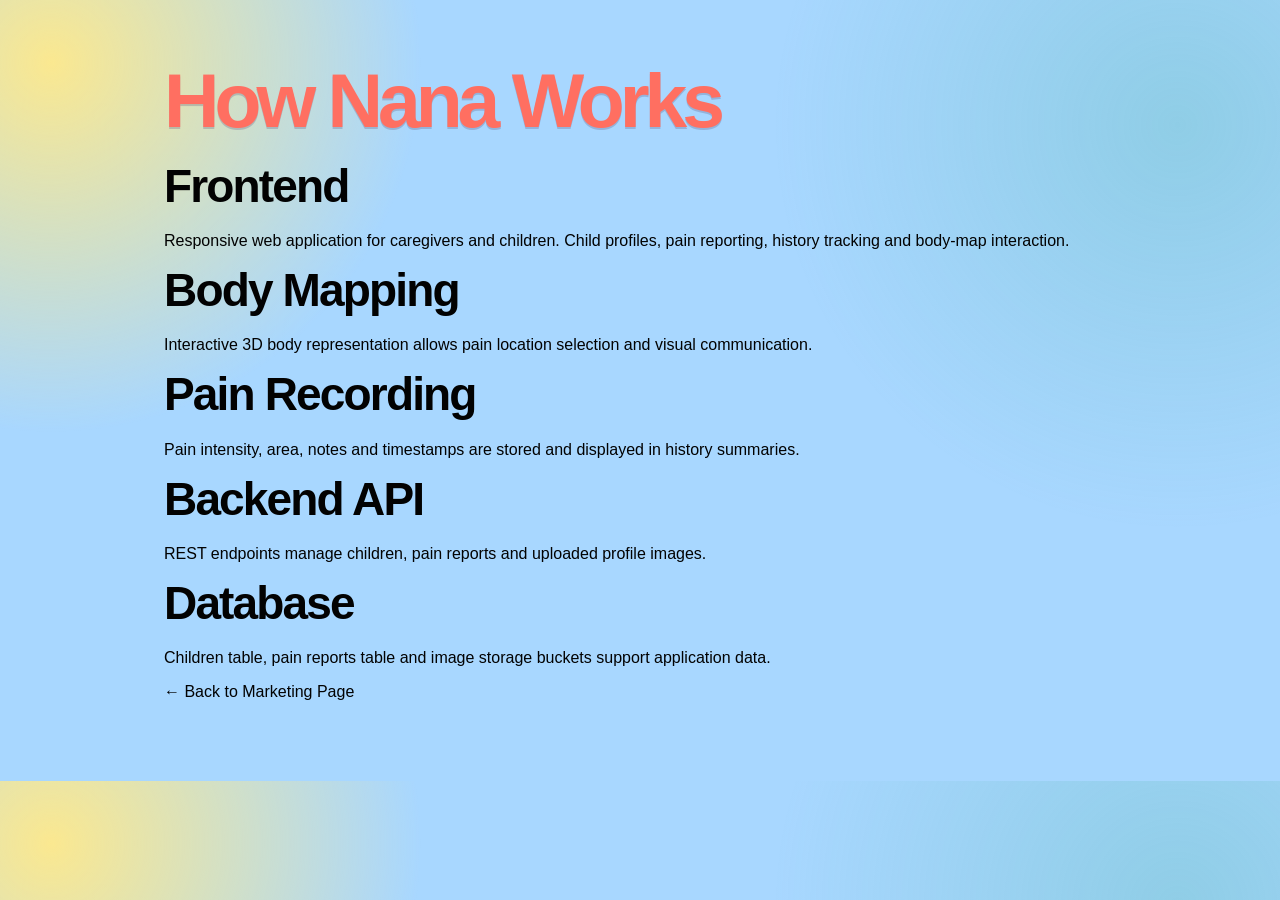
==== technical.html @ 78f015fc "feat: final marketing page improvements" ====
<!doctype html><html><head><meta charset="utf-8"><meta name="viewport" content="width=device-width,initial-scale=1"><title>Nana Technical Overview</title><link rel="stylesheet" href="./styles.css"></head><body><main style="max-width:1000px;margin:40px auto;padding:24px"><h1>How Nana Works</h1><h2>Frontend</h2><p>Responsive web application for caregivers and children. Child profiles, pain reporting, history tracking and body-map interaction.</p><h2>Body Mapping</h2><p>Interactive 3D body representation allows pain location selection and visual communication.</p><h2>Pain Recording</h2><p>Pain intensity, area, notes and timestamps are stored and displayed in history summaries.</p><h2>Backend API</h2><p>REST endpoints manage children, pain reports and uploaded profile images.</p><h2>Database</h2><p>Children table, pain reports table and image storage buckets support application data.</p><p><a href="index.html">← Back to Marketing Page</a></p></main></body></html>
---- styles.css ----
:root {
  --blue: #a8d7ff;
  --black: #020202;
  --yellow: #ffe98a;
  --neutral: #f2e6d8;
  --red: #ff6f61;
  --button-red: #ff776b;
  --teal: #4fb4a6;
  --white: #ffffff;

  --font-heading: "Sora", sans-serif;
  --font-body: "Nunito", sans-serif;

  --page: min(1180px, calc(100% - 72px));
  --shadow: 0 22px 54px rgba(2, 2, 2, 0.14);
  --radius: 30px;
}

* {
  box-sizing: border-box;
}

html {
  scroll-behavior: smooth;
}

body {
  margin: 0;
  background:
    radial-gradient(circle at 4% 8%, rgba(255, 233, 138, .95), transparent 26%),
    radial-gradient(circle at 92% 16%, rgba(79, 180, 166, .28), transparent 30%),
    var(--blue);
  color: var(--black);
  font-family: var(--font-body);
}

a {
  color: inherit;
  text-decoration: none;
}

.site-header {
  width: var(--page);
  margin: 22px auto 0;
  padding: 14px 18px;
  border-radius: 999px;
  background: rgba(242, 230, 216, 0.82);
  border: 1px solid rgba(2, 2, 2, .10);
  box-shadow: 0 12px 34px rgba(2, 2, 2, .08);
  backdrop-filter: blur(14px);
  display: flex;
  align-items: center;
  justify-content: space-between;
  position: sticky;
  top: 18px;
  z-index: 20;
}

.brand {
  display: flex;
  align-items: center;
  gap: 12px;
  color: var(--red);
  font-family: var(--font-heading);
  font-size: 24px;
  font-weight: 800;
}

.brand-logo {
  width: 44px;
  height: 44px;
  object-fit: contain;
}

.site-nav {
  display: flex;
  align-items: center;
  gap: 22px;
  font-size: 15px;
  font-weight: 900;
}

.nav-cta {
  padding: 12px 16px;
  border-radius: 999px;
  background: var(--button-red);
  color: var(--neutral);
}

.hero {
  width: var(--page);
  min-height: 760px;
  margin: 0 auto;
  padding: 72px 0 82px;
  display: grid;
  grid-template-columns: 1fr 1.05fr;
  align-items: center;
  gap: 72px;
}

.eyebrow {
  color: var(--red);
  font-size: 14px;
  font-weight: 900;
  letter-spacing: .13em;
  text-transform: uppercase;
}

h1,
h2,
h3,
p {
  margin-top: 0;
}

h1 {
  max-width: 690px;
  margin-bottom: 24px;
  color: var(--red);
  font-family: var(--font-heading);
  font-size: clamp(58px, 6vw, 82px);
  line-height: .96;
  letter-spacing: -0.065em;
  text-shadow: 0 2px 0 rgba(95, 87, 127, .28);
}

h2 {
  max-width: 790px;
  margin-bottom: 22px;
  font-family: var(--font-heading);
  font-size: 46px;
  line-height: 1.05;
  letter-spacing: -0.04em;
}

h3 {
  margin-bottom: 10px;
  font-size: 22px;
  font-weight: 900;
}

.hero-text {
  max-width: 620px;
  color: rgba(2, 2, 2, .68);
  font-size: 22px;
  line-height: 1.45;
}

.hero-actions {
  display: flex;
  gap: 16px;
  margin-top: 34px;
}

.button {
  min-height: 58px;
  padding: 18px 26px;
  border-radius: 16px;
  display: inline-flex;
  align-items: center;
  justify-content: center;
  font-family: var(--font-heading);
  font-weight: 800;
  box-shadow: var(--shadow);
}

.button-primary {
  background: var(--button-red);
  color: var(--neutral);
}

.button-secondary {
  background: var(--yellow);
  color: var(--red);
}

.hero-points {
  display: flex;
  flex-wrap: wrap;
  gap: 10px;
  margin-top: 28px;
}

.hero-points span {
  padding: 10px 14px;
  border-radius: 999px;
  background: rgba(255, 255, 255, .48);
  font-weight: 900;
}

.phone-stack {
  min-height: 710px;
  position: relative;
}

.phone {
  width: 316px;
  height: 646px;
  border-radius: 38px;
  overflow: hidden;
  background: var(--blue);
  border: 10px solid #171717;
  box-shadow: 0 30px 80px rgba(2, 2, 2, .30);
  position: absolute;
}

.phone-home {
  left: 18px;
  top: 18px;
  z-index: 2;
}

.phone-history {
  right: 0;
  top: 82px;
  transform: rotate(3deg);
  z-index: 1;
}

.app-header {
  height: 86px;
  padding: 14px 16px 10px;
  background: var(--neutral);
  display: flex;
  align-items: center;
  justify-content: space-between;
}

.app-header img:first-child {
  width: 42px;
  height: 42px;
  object-fit: contain;
}

.app-header img:last-child {
  width: 38px;
  height: 28px;
  object-fit: contain;
}

.app-header strong {
  color: var(--red);
  font-size: 18px;
  font-weight: 900;
}

.screen-content {
  min-height: 460px;
  padding: 22px 18px;
}

.screen-content h2 {
  margin: 0 auto 28px;
  text-align: center;
  color: var(--red);
  font-size: 24px;
  -webkit-text-stroke: 1px #5f577f;
}

.child-card {
  width: 214px;
  margin: 0 auto;
  overflow: hidden;
  border: 1px solid var(--black);
  border-radius: 15px;
  background: var(--yellow);
  text-align: center;
}

.child-photo-wrap {
  width: 98px;
  height: 98px;
  margin: 18px auto;
  overflow: hidden;
  border-radius: 999px;
  border: 6px solid #8cc8ff;
  background: var(--white);
}

.child-photo-wrap img {
  width: 100%;
  height: 100%;
  object-fit: cover;
}

.divider {
  height: 1px;
  background: var(--black);
}

.child-card h3 {
  margin: 12px 0 6px;
  color: var(--red);
  font-size: 24px;
  -webkit-text-stroke: 1px #5f577f;
}

.child-card p {
  margin-bottom: 10px;
  font-weight: 900;
}

.child-card button {
  width: 146px;
  height: 46px;
  margin: 8px 0 14px;
  border: 0;
  border-radius: 12px;
  background: var(--teal);
  color: var(--neutral);
  font-family: var(--font-body);
  font-size: 17px;
  font-weight: 900;
}

.app-nav {
  height: 90px;
  padding: 12px 28px;
  background: var(--yellow);
  display: flex;
  align-items: center;
  justify-content: space-between;
}

.app-nav img {
  width: 48px;
  height: 48px;
  object-fit: contain;
}

.app-nav .muted {
  opacity: .38;
}

.search-box {
  margin-bottom: 16px;
  padding: 12px 14px;
  border-radius: 16px;
  background: rgba(255,255,255,.56);
  color: rgba(2,2,2,.44);
  font-size: 13px;
  font-weight: 900;
}

.group-title {
  margin: 0 0 8px;
  color: var(--red);
  font-size: 13px;
  font-weight: 900;
  text-transform: uppercase;
}

.history-card {
  padding: 13px;
  border-radius: 18px;
  background: rgba(255, 233, 138, .95);
  border: 1px solid rgba(2,2,2,.14);
  box-shadow: 0 8px 18px rgba(2,2,2,.08);
}

.history-top {
  display: flex;
  align-items: center;
  gap: 10px;
}

.history-top > img {
  width: 48px;
  height: 48px;
  border-radius: 999px;
  border: 4px solid #8cc8ff;
  background: var(--white);
  object-fit: cover;
}

.history-top span {
  display: block;
  color: rgba(2,2,2,.55);
  font-size: 11px;
}

.score {
  width: 50px;
  height: 50px;
  margin-left: auto;
  border-radius: 16px;
  background: var(--button-red);
  color: white;
  display: grid;
  place-items: center;
  line-height: .8;
}

.score strong {
  font-size: 22px;
}

.score span {
  font-size: 10px;
}

.history-card p {
  margin: 9px 0 0;
  padding: 8px;
  border-radius: 12px;
  background: rgba(255,255,255,.44);
  display: grid;
  grid-template-columns: 82px 1fr;
  gap: 8px;
  font-size: 12px;
}

.history-card b {
  color: rgba(2,2,2,.65);
}

.history-card span {
  font-style: normal;
}

.section {
  width: var(--page);
  margin: 0 auto;
  padding: 72px 0;
}

.section-heading {
  margin-bottom: 32px;
}

.cards-3,
.feature-grid,
.review-grid {
  display: grid;
  grid-template-columns: repeat(3, 1fr);
  gap: 22px;
}

.cards-3 article,
.feature-grid article,
.review-grid blockquote,
.steps article,
.gallery-card {
  min-height: 210px;
  padding: 28px;
  border-radius: var(--radius);
  background: rgba(255,255,255,.46);
  border: 1px solid rgba(2,2,2,.08);
  box-shadow: var(--shadow);
}

.cards-3 span {
  display: inline-grid;
  place-items: center;
  width: 48px;
  height: 48px;
  margin-bottom: 18px;
  border-radius: 999px;
  background: var(--yellow);
  color: var(--red);
  font-family: var(--font-heading);
  font-weight: 900;
}

.cards-3 p,
.feature-grid p,
.steps p,
.gallery-card p,
.review-grid blockquote {
  color: rgba(2,2,2,.66);
  font-size: 17px;
  line-height: 1.45;
}

.steps,
.gallery-grid {
  display: grid;
  grid-template-columns: repeat(4, 1fr);
  gap: 20px;
}

.steps img {
  width: 58px;
  height: 58px;
  margin-bottom: 18px;
  object-fit: contain;
}

.steps span {
  display: block;
  margin-bottom: 8px;
  color: var(--red);
  font-size: 13px;
  font-weight: 900;
  text-transform: uppercase;
}

.body-preview,
.pain-scale {
  width: 64px;
  height: 64px;
  margin-bottom: 18px;
  border-radius: 18px;
  background: var(--teal);
  color: var(--neutral);
  display: grid;
  place-items: center;
  font-family: var(--font-heading);
  font-size: 24px;
  font-weight: 900;
}

.pain-scale {
  background: var(--button-red);
  color: white;
  line-height: .7;
}

.pain-scale span {
  font-size: 12px;
}

.gallery-card {
  min-height: 278px;
  display: flex;
  flex-direction: column;
  justify-content: center;
}

.gallery-card img {
  width: 94px;
  height: 94px;
  object-fit: contain;
  margin-bottom: 20px;
}

.review-grid blockquote {
  margin: 0;
  font-size: 21px;
  font-weight: 900;
}

.review-grid cite {
  display: block;
  margin-top: 20px;
  color: var(--red);
  font-size: 14px;
  font-style: normal;
}

.cta {
  width: var(--page);
  margin: 72px auto;
  padding: 80px;
  border-radius: 46px;
  background: var(--neutral);
  text-align: center;
  box-shadow: var(--shadow);
}

.cta img {
  width: 86px;
  height: 86px;
  object-fit: contain;
  margin-bottom: 18px;
}

.cta h2,
.cta p {
  margin-left: auto;
  margin-right: auto;
}

.cta p:not(.eyebrow) {
  max-width: 700px;
  color: rgba(2,2,2,.68);
  font-size: 22px;
  line-height: 1.45;
}

.site-footer {
  width: var(--page);
  margin: 0 auto 32px;
  padding: 24px 0;
  display: flex;
  justify-content: space-between;
  color: rgba(2,2,2,.62);
  font-weight: 900;
}

@media (max-width: 1000px) {
  .site-nav {
    display: none;
  }

  .hero,
  .cards-3,
  .feature-grid,
  .review-grid,
  .steps,
  .gallery-grid {
    grid-template-columns: 1fr;
  }

  .phone-stack {
    min-height: 1320px;
  }

  .phone-home,
  .phone-history {
    left: 50%;
    right: auto;
    transform: translateX(-50%);
  }

  .phone-history {
    top: 680px;
  }
}


.live-links-panel {
  margin-top: 26px;
  display: grid;
  gap: 10px;
  max-width: 620px;
}

.live-links-panel a {
  padding: 14px 16px;
  border-radius: 16px;
  background: rgba(255, 255, 255, .52);
  border: 1px solid rgba(2, 2, 2, .08);
  display: grid;
  gap: 4px;
  box-shadow: 0 10px 26px rgba(2, 2, 2, .08);
}

.live-links-panel strong {
  color: var(--red);
  font-family: var(--font-heading);
  font-size: 15px;
}

.live-links-panel span {
  color: rgba(2, 2, 2, .62);
  font-size: 13px;
  font-weight: 900;
  overflow-wrap: anywhere;
}

.site-footer a {
  color: var(--red);
}

/* responsive nav/footer improvements */
.site-footer{
flex-wrap:wrap;
gap:16px;
align-items:center;
padding-top:32px;
border-top:1px solid rgba(2,2,2,.08);
}
.site-footer strong{font-size:20px;color:var(--red);}
.site-footer span{flex:1;min-width:220px}
@media (max-width:768px){
.site-header{
width:calc(100% - 24px);
padding:12px 14px;
border-radius:22px;
}
.brand span{font-size:20px}
.site-nav{
display:flex;
gap:10px;
flex-wrap:wrap;
justify-content:flex-end;
}
.site-nav a{
font-size:12px;
padding:8px 10px;
border-radius:999px;
background:rgba(255,255,255,.45);
}
.nav-cta{
background:var(--button-red)!important;
}
.hero{
width:calc(100% - 24px);
padding-top:40px;
gap:32px;
}
.section,.cta,.site-footer{
width:calc(100% - 24px);
}
.cta{
padding:40px 24px;
}
.phone{
width:min(310px,90vw);
}
.phone-stack{
min-height:1180px;
}
.phone-home{
left:50%;
transform:translateX(-50%);
}
.phone-history{
left:50%;
right:auto;
top:590px;
transform:translateX(-50%);
}
h2{font-size:34px}
}
@media (max-width:480px){
.site-nav{
width:100%;
justify-content:center;
margin-top:8px;
}
.site-header{
flex-direction:column;
align-items:center;
}
.hero-text,.cta p:not(.eyebrow){
font-size:18px;
}
}

.mobile-menu-toggle{display:none}
@media(max-width:768px){
.site-nav{display:none}
.mobile-menu-toggle{display:flex;align-items:center;justify-content:center;width:48px;height:48px;border:none;background:rgba(255,255,255,.5);border-radius:12px;font-size:28px}
.site-header{padding:12px 16px}
.hero{padding-top:40px}
}
.site-footer{display:flex;align-items:center;justify-content:space-between;gap:24px;padding:40px 0;border-top:1px solid rgba(0,0,0,.1);margin-top:80px;flex-wrap:wrap}
.footer-brand{display:flex;align-items:center;gap:14px}
.footer-logo{width:52px;height:52px}
.footer-brand p{margin:4px 0 0;color:rgba(0,0,0,.6)}
.footer-links{display:flex;gap:20px;font-weight:800}
.footer-meta{color:rgba(0,0,0,.6)}
@media(max-width:768px){
.site-footer{flex-direction:column;text-align:center}
.footer-links{flex-direction:column;gap:10px}
}

@media (max-width:768px){
.site-header{
display:flex!important;
align-items:center!important;
justify-content:space-between!important;
padding:14px 18px!important;
}
.brand{
display:flex!important;
align-items:center!important;
justify-content:flex-start!important;
flex:0 0 auto!important;
}
.mobile-menu-toggle{
display:flex!important;
margin-left:auto!important;
align-items:center!important;
justify-content:center!important;
width:48px!important;
height:48px!important;
}
.site-nav.is-open{
position:absolute!important;
top:100%!important;
left:16px!important;
right:16px!important;
display:flex!important;
flex-direction:column!important;
background:#f2e6d8!important;
padding:16px!important;
border-radius:16px!important;
z-index:1000!important;
}
}
.site-footer strong{display:none!important;}


.site-header{
display:flex !important;
align-items:center !important;
justify-content:space-between !important;
gap:16px;
}

.brand{
display:flex !important;
align-items:center !important;
flex:0 0 auto;
}

.brand-logo{
height:56px;
width:auto;
display:block;
}

.site-nav{
margin-left:auto;
}

.mobile-menu-toggle{
display:none;
margin-left:auto;
flex:0 0 auto;
}

@media (max-width: 900px){
.site-nav{display:none !important;}
.mobile-menu-toggle{
display:flex !important;
align-items:center;
justify-content:center;
width:48px;
height:48px;
}
.brand{margin-right:auto;}
}

@media (min-width:901px){
.mobile-menu-toggle{display:none !important;}
.site-nav{display:flex !important;}
}

@media (max-width:900px){
.site-header{
flex-direction:row!important;
justify-content:space-between!important;
align-items:center!important;
padding:12px 16px!important;
border-radius:24px!important;
}
.brand-logo{width:58px!important;height:58px!important;}
.mobile-menu-toggle{display:flex!important;position:relative!important;right:auto!important;}
}
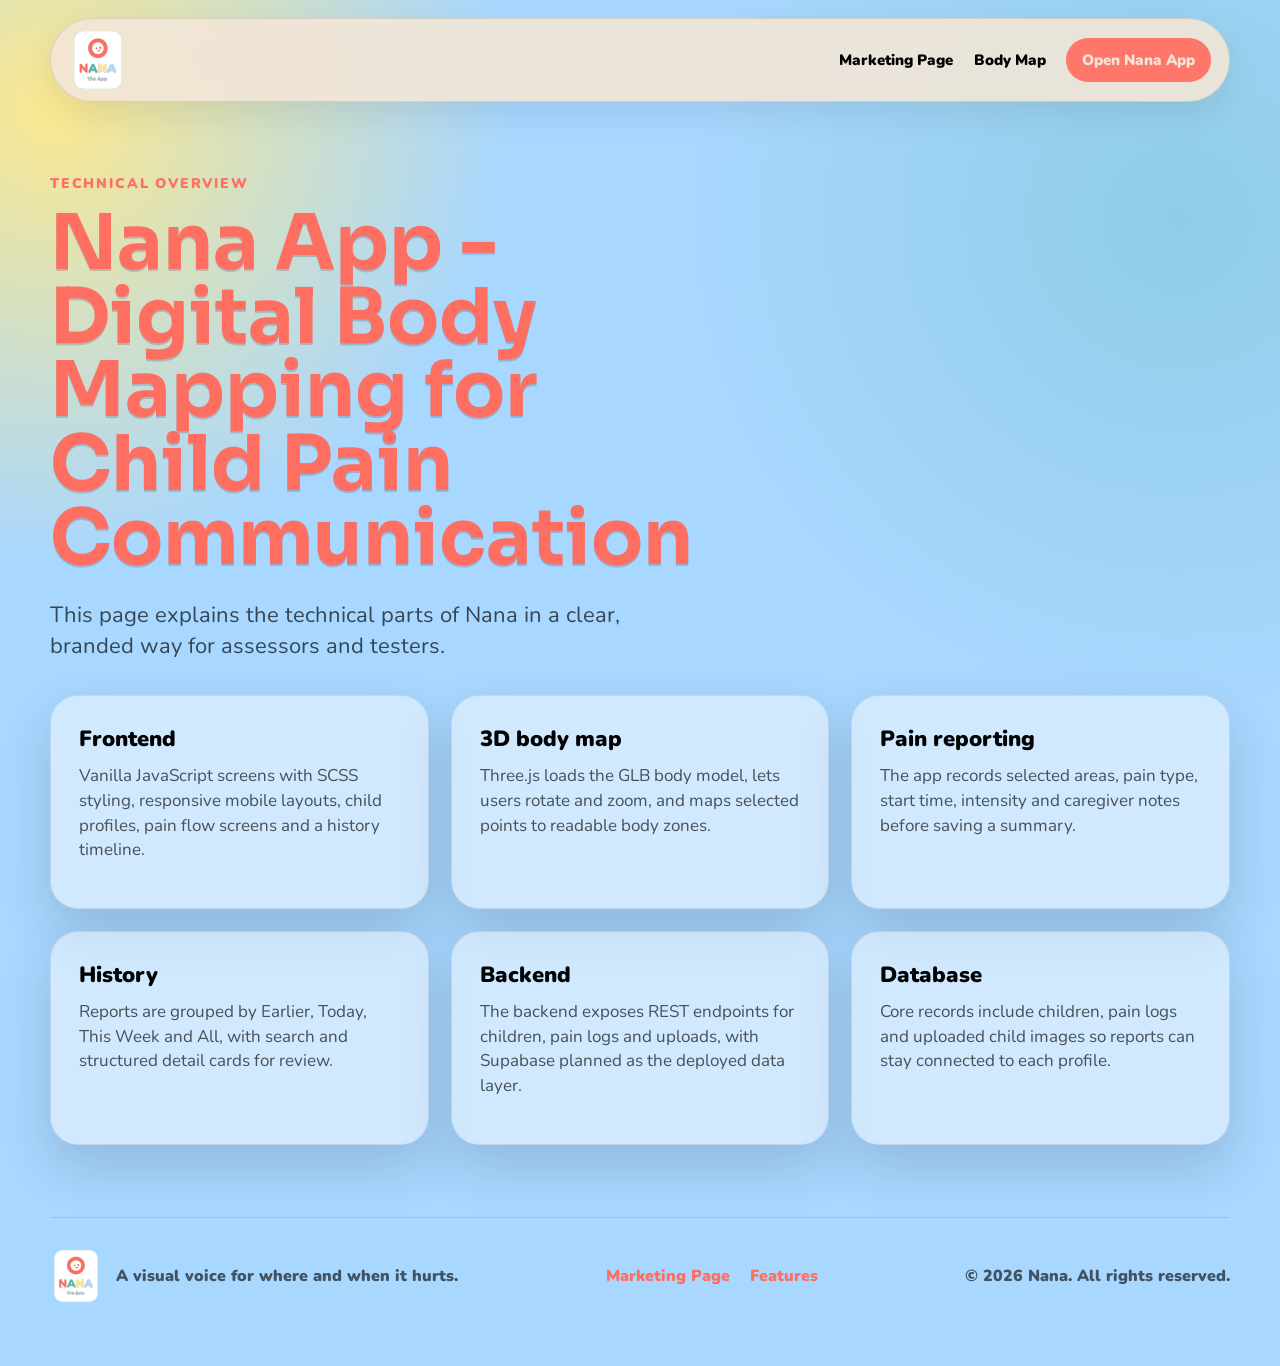
==== commit d44dbcfa: "Fix marketing responsive nav and body map sections" ====
--- a/technical.html
+++ b/technical.html
@@ -1 +1,73 @@
-<!doctype html><html><head><meta charset="utf-8"><meta name="viewport" content="width=device-width,initial-scale=1"><title>Nana Technical Overview</title><link rel="stylesheet" href="./styles.css"></head><body><main style="max-width:1000px;margin:40px auto;padding:24px"><h1>How Nana Works</h1><h2>Frontend</h2><p>Responsive web application for caregivers and children. Child profiles, pain reporting, history tracking and body-map interaction.</p><h2>Body Mapping</h2><p>Interactive 3D body representation allows pain location selection and visual communication.</p><h2>Pain Recording</h2><p>Pain intensity, area, notes and timestamps are stored and displayed in history summaries.</p><h2>Backend API</h2><p>REST endpoints manage children, pain reports and uploaded profile images.</p><h2>Database</h2><p>Children table, pain reports table and image storage buckets support application data.</p><p><a href="index.html">← Back to Marketing Page</a></p></main></body></html>+<!doctype html>
+<html lang="en">
+<head>
+  <meta charset="utf-8">
+  <meta name="viewport" content="width=device-width, initial-scale=1">
+  <title>Nana Technical Overview</title>
+  <link rel="preconnect" href="https://fonts.googleapis.com">
+  <link rel="preconnect" href="https://fonts.gstatic.com" crossorigin>
+  <link href="https://fonts.googleapis.com/css2?family=Nunito:wght@700;800;900&family=Sora:wght@600;700;800&display=swap" rel="stylesheet">
+  <link rel="stylesheet" href="./styles.css">
+</head>
+<body>
+  <header class="site-header">
+    <a class="brand" href="./index.html" aria-label="Nana home">
+      <img src="./assets/logo.svg" alt="Nana" class="brand-logo">
+    </a>
+    <nav class="site-nav is-static" aria-label="Technical navigation">
+      <a href="./index.html">Marketing Page</a>
+      <a href="./index.html#body-map-screen">Body Map</a>
+      <a class="nav-cta" href="https://nana-app-frontend.vercel.app" target="_blank" rel="noopener noreferrer">Open Nana App</a>
+    </nav>
+  </header>
+
+  <main>
+    <section class="section">
+      <div class="section-heading">
+        <p class="eyebrow">Technical overview</p>
+        <h1>Nana App - Digital Body Mapping for Child Pain Communication</h1>
+        <p class="hero-text">This page explains the technical parts of Nana in a clear, branded way for assessors and testers.</p>
+      </div>
+
+      <div class="feature-grid">
+        <article>
+          <h3>Frontend</h3>
+          <p>Vanilla JavaScript screens with SCSS styling, responsive mobile layouts, child profiles, pain flow screens and a history timeline.</p>
+        </article>
+        <article>
+          <h3>3D body map</h3>
+          <p>Three.js loads the GLB body model, lets users rotate and zoom, and maps selected points to readable body zones.</p>
+        </article>
+        <article>
+          <h3>Pain reporting</h3>
+          <p>The app records selected areas, pain type, start time, intensity and caregiver notes before saving a summary.</p>
+        </article>
+        <article>
+          <h3>History</h3>
+          <p>Reports are grouped by Earlier, Today, This Week and All, with search and structured detail cards for review.</p>
+        </article>
+        <article>
+          <h3>Backend</h3>
+          <p>The backend exposes REST endpoints for children, pain logs and uploads, with Supabase planned as the deployed data layer.</p>
+        </article>
+        <article>
+          <h3>Database</h3>
+          <p>Core records include children, pain logs and uploaded child images so reports can stay connected to each profile.</p>
+        </article>
+      </div>
+    </section>
+  </main>
+
+  <footer class="site-footer">
+    <div class="footer-brand">
+      <img src="./assets/logo.svg" class="footer-logo" alt="Nana">
+      <p>A visual voice for where and when it hurts.</p>
+    </div>
+    <div class="footer-links">
+      <a href="./index.html">Marketing Page</a>
+      <a href="./index.html#features">Features</a>
+    </div>
+    <div class="footer-meta">© 2026 Nana. All rights reserved.</div>
+  </footer>
+</body>
+</html>
--- a/styles.css
+++ b/styles.css
@@ -7,23 +7,15 @@
   --button-red: #ff776b;
   --teal: #4fb4a6;
   --white: #ffffff;
-
   --font-heading: "Sora", sans-serif;
   --font-body: "Nunito", sans-serif;
-
   --page: min(1180px, calc(100% - 72px));
   --shadow: 0 22px 54px rgba(2, 2, 2, 0.14);
-  --radius: 30px;
+  --radius: 28px;
 }
 
-* {
-  box-sizing: border-box;
-}
-
-html {
-  scroll-behavior: smooth;
-}
-
+* { box-sizing: border-box; }
+html { scroll-behavior: smooth; }
 body {
   margin: 0;
   background:
@@ -32,60 +24,79 @@
     var(--blue);
   color: var(--black);
   font-family: var(--font-body);
-}
-
-a {
-  color: inherit;
-  text-decoration: none;
-}
+  overflow-x: hidden;
+}
+a { color: inherit; text-decoration: none; }
+img, canvas { display: block; max-width: 100%; }
+h1, h2, h3, p { margin-top: 0; }
 
 .site-header {
   width: var(--page);
-  margin: 22px auto 0;
-  padding: 14px 18px;
-  border-radius: 999px;
-  background: rgba(242, 230, 216, 0.82);
+  min-height: 82px;
+  margin: 18px auto 0;
+  padding: 12px 18px;
   border: 1px solid rgba(2, 2, 2, .10);
+  border-radius: 999px;
+  background: rgba(242, 230, 216, 0.9);
   box-shadow: 0 12px 34px rgba(2, 2, 2, .08);
   backdrop-filter: blur(14px);
   display: flex;
   align-items: center;
   justify-content: space-between;
+  gap: 18px;
   position: sticky;
-  top: 18px;
-  z-index: 20;
-}
-
-.brand {
-  display: flex;
-  align-items: center;
-  gap: 12px;
-  color: var(--red);
-  font-family: var(--font-heading);
-  font-size: 24px;
-  font-weight: 800;
-}
-
-.brand-logo {
-  width: 44px;
-  height: 44px;
-  object-fit: contain;
-}
-
+  top: 14px;
+  z-index: 50;
+}
+.brand { display: flex; align-items: center; flex: 0 0 auto; }
+.brand-logo { width: 58px; height: 58px; object-fit: contain; }
 .site-nav {
-  display: flex;
-  align-items: center;
-  gap: 22px;
+  margin-left: auto;
+  display: flex;
+  align-items: center;
+  justify-content: flex-end;
+  gap: clamp(10px, 1.6vw, 22px);
   font-size: 15px;
   font-weight: 900;
 }
-
+.site-nav.is-static {
+  display: flex;
+}
+.site-nav a {
+  white-space: nowrap;
+  padding: 10px 0;
+}
 .nav-cta {
-  padding: 12px 16px;
+  padding: 12px 16px !important;
   border-radius: 999px;
   background: var(--button-red);
   color: var(--neutral);
 }
+.mobile-menu-toggle {
+  display: none;
+  width: 56px;
+  height: 56px;
+  border: 0;
+  border-radius: 16px;
+  background: rgba(255, 255, 255, .62);
+  box-shadow: 0 10px 24px rgba(2, 2, 2, .08);
+  cursor: pointer;
+  align-items: center;
+  justify-content: center;
+  flex-direction: column;
+  gap: 6px;
+  flex: 0 0 auto;
+}
+.mobile-menu-toggle span {
+  width: 26px;
+  height: 4px;
+  border-radius: 999px;
+  background: var(--teal);
+  transition: transform .2s ease, opacity .2s ease;
+}
+.mobile-menu-toggle.is-open span:nth-child(1) { transform: translateY(10px) rotate(45deg); }
+.mobile-menu-toggle.is-open span:nth-child(2) { opacity: 0; }
+.mobile-menu-toggle.is-open span:nth-child(3) { transform: translateY(-10px) rotate(-45deg); }
 
 .hero {
   width: var(--page);
@@ -93,11 +104,10 @@
   margin: 0 auto;
   padding: 72px 0 82px;
   display: grid;
-  grid-template-columns: 1fr 1.05fr;
+  grid-template-columns: minmax(0, 1fr) minmax(520px, 1.05fr);
   align-items: center;
   gap: 72px;
 }
-
 .eyebrow {
   color: var(--red);
   font-size: 14px;
@@ -105,53 +115,32 @@
   letter-spacing: .13em;
   text-transform: uppercase;
 }
-
-h1,
-h2,
-h3,
-p {
-  margin-top: 0;
-}
-
 h1 {
-  max-width: 690px;
+  max-width: 700px;
   margin-bottom: 24px;
   color: var(--red);
   font-family: var(--font-heading);
   font-size: clamp(58px, 6vw, 82px);
   line-height: .96;
-  letter-spacing: -0.065em;
+  letter-spacing: 0;
   text-shadow: 0 2px 0 rgba(95, 87, 127, .28);
 }
-
 h2 {
-  max-width: 790px;
+  max-width: 820px;
   margin-bottom: 22px;
   font-family: var(--font-heading);
-  font-size: 46px;
-  line-height: 1.05;
-  letter-spacing: -0.04em;
-}
-
-h3 {
-  margin-bottom: 10px;
-  font-size: 22px;
-  font-weight: 900;
-}
-
+  font-size: clamp(38px, 4.2vw, 56px);
+  line-height: 1.04;
+  letter-spacing: 0;
+}
+h3 { margin-bottom: 10px; font-size: 22px; font-weight: 900; }
 .hero-text {
   max-width: 620px;
   color: rgba(2, 2, 2, .68);
   font-size: 22px;
   line-height: 1.45;
 }
-
-.hero-actions {
-  display: flex;
-  gap: 16px;
-  margin-top: 34px;
-}
-
+.hero-actions { display: flex; gap: 16px; margin-top: 34px; }
 .button {
   min-height: 58px;
   padding: 18px 26px;
@@ -162,61 +151,41 @@
   font-family: var(--font-heading);
   font-weight: 800;
   box-shadow: var(--shadow);
-}
-
-.button-primary {
-  background: var(--button-red);
-  color: var(--neutral);
-}
-
-.button-secondary {
-  background: var(--yellow);
-  color: var(--red);
-}
-
+  text-align: center;
+}
+.button-primary { background: var(--button-red); color: var(--neutral); }
+.button-secondary { background: var(--yellow); color: var(--red); }
 .hero-points {
   display: flex;
   flex-wrap: wrap;
   gap: 10px;
   margin-top: 28px;
-}
-
+  max-width: 560px;
+}
 .hero-points span {
   padding: 10px 14px;
   border-radius: 999px;
   background: rgba(255, 255, 255, .48);
   font-weight: 900;
+  line-height: 1;
+  white-space: nowrap;
 }
 
-.phone-stack {
-  min-height: 710px;
-  position: relative;
-}
-
+.phone-stack { min-height: 710px; position: relative; }
 .phone {
   width: 316px;
   height: 646px;
+  border: 10px solid #171717;
   border-radius: 38px;
   overflow: hidden;
   background: var(--blue);
-  border: 10px solid #171717;
   box-shadow: 0 30px 80px rgba(2, 2, 2, .30);
   position: absolute;
-}
-
-.phone-home {
-  left: 18px;
-  top: 18px;
-  z-index: 2;
-}
-
-.phone-history {
-  right: 0;
-  top: 82px;
-  transform: rotate(3deg);
-  z-index: 1;
-}
-
+  display: flex;
+  flex-direction: column;
+}
+.phone-home { left: 18px; top: 18px; z-index: 2; }
+.phone-history { right: 0; top: 82px; transform: rotate(3deg); z-index: 1; }
 .app-header {
   height: 86px;
   padding: 14px 16px 10px;
@@ -225,38 +194,22 @@
   align-items: center;
   justify-content: space-between;
 }
-
-.app-header img:first-child {
-  width: 42px;
-  height: 42px;
-  object-fit: contain;
-}
-
-.app-header img:last-child {
-  width: 38px;
-  height: 28px;
-  object-fit: contain;
-}
-
-.app-header strong {
-  color: var(--red);
-  font-size: 18px;
-  font-weight: 900;
-}
-
+.app-header img:first-child { width: 42px; height: 42px; object-fit: contain; }
+.app-header img:last-child { width: 38px; height: 28px; object-fit: contain; }
+.app-header strong { color: var(--red); font-size: 18px; font-weight: 900; }
 .screen-content {
-  min-height: 460px;
+  flex: 1 1 auto;
+  min-height: 0;
+  overflow: hidden;
   padding: 22px 18px;
 }
-
 .screen-content h2 {
-  margin: 0 auto 28px;
+  margin: 0 auto 16px;
   text-align: center;
   color: var(--red);
   font-size: 24px;
   -webkit-text-stroke: 1px #5f577f;
 }
-
 .child-card {
   width: 214px;
   margin: 0 auto;
@@ -266,7 +219,6 @@
   background: var(--yellow);
   text-align: center;
 }
-
 .child-photo-wrap {
   width: 98px;
   height: 98px;
@@ -276,32 +228,17 @@
   border: 6px solid #8cc8ff;
   background: var(--white);
 }
-
-.child-photo-wrap img {
-  width: 100%;
-  height: 100%;
-  object-fit: cover;
-}
-
-.divider {
-  height: 1px;
-  background: var(--black);
-}
-
+.child-photo-wrap img { width: 100%; height: 100%; object-fit: cover; }
+.divider { height: 1px; background: var(--black); }
 .child-card h3 {
   margin: 12px 0 6px;
   color: var(--red);
   font-size: 24px;
   -webkit-text-stroke: 1px #5f577f;
 }
-
-.child-card p {
-  margin-bottom: 10px;
-  font-weight: 900;
-}
-
+.child-card p { margin-bottom: 10px; font-weight: 900; }
 .child-card button {
-  width: 146px;
+  width: 156px;
   height: 46px;
   margin: 8px 0 14px;
   border: 0;
@@ -309,10 +246,9 @@
   background: var(--teal);
   color: var(--neutral);
   font-family: var(--font-body);
-  font-size: 17px;
-  font-weight: 900;
-}
-
+  font-size: 15px;
+  font-weight: 900;
+}
 .app-nav {
   height: 90px;
   padding: 12px 28px;
@@ -320,28 +256,64 @@
   display: flex;
   align-items: center;
   justify-content: space-between;
-}
-
-.app-nav img {
-  width: 48px;
-  height: 48px;
-  object-fit: contain;
-}
-
-.app-nav .muted {
-  opacity: .38;
-}
-
+  flex: 0 0 auto;
+}
+.app-nav img { width: 48px; height: 48px; object-fit: contain; }
+.app-nav .muted { opacity: .38; }
+.history-helper {
+  margin: 0 auto 8px;
+  max-width: 240px;
+  color: rgba(2,2,2,.64);
+  font-size: 12px;
+  font-weight: 900;
+  line-height: 1.25;
+  text-align: center;
+}
+.history-tabs {
+  display: flex;
+  flex-wrap: wrap;
+  justify-content: center;
+  gap: 6px;
+  margin-bottom: 12px;
+}
+.history-tabs span {
+  padding: 5px 8px;
+  border-radius: 999px;
+  background: rgba(255,255,255,.55);
+  color: var(--red);
+  font-size: 10px;
+  font-weight: 900;
+}
 .search-box {
-  margin-bottom: 16px;
-  padding: 12px 14px;
+  margin-bottom: 14px;
+  padding: 10px 12px;
   border-radius: 16px;
   background: rgba(255,255,255,.56);
   color: rgba(2,2,2,.44);
   font-size: 13px;
   font-weight: 900;
-}
-
+  display: flex;
+  align-items: center;
+  gap: 8px;
+}
+.search-icon {
+  position: relative;
+  width: 14px;
+  height: 14px;
+  border: 3px solid var(--teal);
+  border-radius: 999px;
+}
+.search-icon::after {
+  content: "";
+  position: absolute;
+  right: -5px;
+  bottom: -4px;
+  width: 7px;
+  height: 3px;
+  border-radius: 999px;
+  background: var(--teal);
+  transform: rotate(45deg);
+}
 .group-title {
   margin: 0 0 8px;
   color: var(--red);
@@ -349,58 +321,40 @@
   font-weight: 900;
   text-transform: uppercase;
 }
-
 .history-card {
-  padding: 13px;
+  padding: 12px;
   border-radius: 18px;
   background: rgba(255, 233, 138, .95);
   border: 1px solid rgba(2,2,2,.14);
   box-shadow: 0 8px 18px rgba(2,2,2,.08);
 }
-
-.history-top {
-  display: flex;
-  align-items: center;
-  gap: 10px;
-}
-
+.history-top { display: flex; align-items: center; gap: 10px; }
 .history-top > img {
-  width: 48px;
-  height: 48px;
+  width: 46px;
+  height: 46px;
   border-radius: 999px;
   border: 4px solid #8cc8ff;
   background: var(--white);
   object-fit: cover;
 }
-
-.history-top span {
-  display: block;
-  color: rgba(2,2,2,.55);
-  font-size: 11px;
-}
-
+.history-top span { display: block; color: rgba(2,2,2,.55); font-size: 11px; }
+.score, .pain-scale {
+  background: var(--button-red);
+  color: #fff;
+}
 .score {
   width: 50px;
   height: 50px;
   margin-left: auto;
   border-radius: 16px;
-  background: var(--button-red);
-  color: white;
   display: grid;
   place-items: center;
   line-height: .8;
 }
-
-.score strong {
-  font-size: 22px;
-}
-
-.score span {
-  font-size: 10px;
-}
-
+.score strong { font-size: 22px; color: #fff; }
+.score span { font-size: 10px; color: #fff; }
 .history-card p {
-  margin: 9px 0 0;
+  margin: 8px 0 0;
   padding: 8px;
   border-radius: 12px;
   background: rgba(255,255,255,.44);
@@ -409,38 +363,53 @@
   gap: 8px;
   font-size: 12px;
 }
+.history-card b { color: rgba(2,2,2,.72); font-weight: 1000; }
+.history-card span { color: rgba(2,2,2,.68); font-weight: 800; }
+.mini-icon {
+  display: inline-block;
+  width: 15px;
+  height: 15px;
+  margin-right: 7px;
+  border-radius: 5px;
+  vertical-align: -3px;
+  background: var(--teal);
+  box-shadow: inset 0 0 0 3px rgba(255,255,255,.45);
+}
+.mini-icon.area { border-radius: 999px; background: var(--red); }
+.mini-icon.type { background: linear-gradient(135deg,var(--red) 0 50%,var(--yellow) 50% 100%); }
+.mini-icon.note { background: var(--teal); }
 
-.history-card b {
-  color: rgba(2,2,2,.65);
-}
-
-.history-card span {
-  font-style: normal;
-}
-
-.section {
+.section, .actual-app-section {
   width: var(--page);
   margin: 0 auto;
   padding: 72px 0;
 }
-
-.section-heading {
-  margin-bottom: 32px;
-}
-
-.cards-3,
-.feature-grid,
-.review-grid {
+.section-heading, .actual-section-copy { margin-bottom: 32px; }
+.actual-section-copy {
+  max-width: 780px;
+  margin-left: auto;
+  margin-right: auto;
+  text-align: center;
+}
+.actual-section-copy p {
+  max-width: 700px;
+  margin: 0 auto;
+  color: rgba(2,2,2,.68);
+  font-size: 19px;
+  line-height: 1.55;
+  font-weight: 800;
+}
+.cards-3, .feature-grid, .review-grid {
   display: grid;
-  grid-template-columns: repeat(3, 1fr);
+  grid-template-columns: repeat(3, minmax(0, 1fr));
   gap: 22px;
 }
-
-.cards-3 article,
-.feature-grid article,
-.review-grid blockquote,
-.steps article,
-.gallery-card {
+.steps {
+  display: grid;
+  grid-template-columns: repeat(4, minmax(0, 1fr));
+  gap: 20px;
+}
+.cards-3 article, .feature-grid article, .review-grid blockquote, .steps article {
   min-height: 210px;
   padding: 28px;
   border-radius: var(--radius);
@@ -448,11 +417,10 @@
   border: 1px solid rgba(2,2,2,.08);
   box-shadow: var(--shadow);
 }
-
-.cards-3 span {
+.cards-3 span, .steps span {
   display: inline-grid;
   place-items: center;
-  width: 48px;
+  min-width: 48px;
   height: 48px;
   margin-bottom: 18px;
   border-radius: 999px;
@@ -460,94 +428,269 @@
   color: var(--red);
   font-family: var(--font-heading);
   font-weight: 900;
-}
-
-.cards-3 p,
-.feature-grid p,
-.steps p,
-.gallery-card p,
-.review-grid blockquote {
+  padding: 0 12px;
+}
+.cards-3 p, .feature-grid p, .steps p, .review-grid p {
   color: rgba(2,2,2,.66);
   font-size: 17px;
   line-height: 1.45;
 }
-
-.steps,
-.gallery-grid {
-  display: grid;
-  grid-template-columns: repeat(4, 1fr);
-  gap: 20px;
-}
-
-.steps img {
-  width: 58px;
-  height: 58px;
-  margin-bottom: 18px;
-  object-fit: contain;
-}
-
-.steps span {
-  display: block;
-  margin-bottom: 8px;
-  color: var(--red);
-  font-size: 13px;
-  font-weight: 900;
-  text-transform: uppercase;
-}
-
-.body-preview,
-.pain-scale {
+.steps img, .step-body-canvas, .pain-scale {
   width: 64px;
   height: 64px;
   margin-bottom: 18px;
   border-radius: 18px;
-  background: var(--teal);
-  color: var(--neutral);
+}
+.steps img { object-fit: contain; }
+.step-body-canvas {
+  background: rgba(79, 180, 166, .18);
+  overflow: hidden;
+}
+.step-body-canvas canvas { width: 100%; height: 100%; }
+.pain-scale {
   display: grid;
   place-items: center;
   font-family: var(--font-heading);
   font-size: 24px;
   font-weight: 900;
-}
+  line-height: .7;
+}
+.pain-scale span { color: #fff; font-size: 12px; }
 
-.pain-scale {
+.actual-screen-row {
+  display: flex;
+  justify-content: center;
+  align-items: flex-start;
+  gap: 28px;
+}
+.actual-screen-row--two { flex-wrap: wrap; }
+.nana-phone-screen {
+  width: 314px;
+  min-height: 646px;
+  border: 10px solid #171717;
+  border-radius: 38px;
+  overflow: hidden;
+  background: var(--blue);
+  box-shadow: 0 30px 80px rgba(2,2,2,.28);
+  position: relative;
+}
+.nana-topbar {
+  height: 64px;
+  padding: 14px 16px 0;
+  display: flex;
+  align-items: center;
+}
+.nana-back {
+  width: 42px;
+  height: 44px;
+  border: 0;
+  border-radius: 12px;
+  background: var(--yellow);
+  display: grid;
+  place-items: center;
+}
+.nana-back img { width: 18px; height: 30px; object-fit: contain; }
+.nana-screen-title {
+  margin: 14px 16px 0;
+  color: var(--red);
+  font-family: var(--font-body);
+  font-size: 28px;
+  font-weight: 900;
+  line-height: 1.08;
+  -webkit-text-stroke: .5px #000;
+}
+.nana-child-context {
+  width: calc(100% - 36px);
+  margin: 12px auto 0;
+  padding: 9px 12px;
+  border-radius: 18px;
+  background: rgba(255,255,255,.45);
+  display: flex;
+  align-items: center;
+  gap: 10px;
+  color: rgba(2,2,2,.72);
+  font-size: 14px;
+  font-weight: 900;
+}
+.nana-child-context img {
+  width: 44px;
+  height: 44px;
+  border-radius: 999px;
+  border: 4px solid #8cc8ff;
+  background: #fff;
+  object-fit: cover;
+}
+.nana-body-hint {
+  margin: 13px auto 0;
+  max-width: 260px;
+  text-align: center;
+  color: rgba(2,2,2,.68);
+  font-size: 14px;
+  font-weight: 900;
+}
+.nana-body-stage {
+  width: 220px;
+  height: 330px;
+  margin: 8px auto 0;
+  position: relative;
+}
+.nana-body-canvas, .nana-mini-body canvas {
+  width: 100%;
+  height: 100%;
+}
+.body-label {
+  position: absolute;
+  padding: 7px 9px;
+  border-radius: 999px;
   background: var(--button-red);
-  color: white;
-  line-height: .7;
-}
+  color: #fff;
+  border: 1.5px solid rgba(255,255,255,.9);
+  box-shadow: 0 2px 6px rgba(0,0,0,.18);
+  font-size: 11px;
+  font-weight: 900;
+}
+.body-label-head { left: 50%; top: 24%; transform: translateX(-50%); }
+.body-label-arm { left: 7%; top: 48%; }
+.body-label-knee { right: 2%; bottom: 24%; }
+.nana-zoom-row {
+  display: flex;
+  align-items: center;
+  justify-content: center;
+  gap: 9px;
+  margin: 12px auto 0;
+}
+.nana-zoom-row button {
+  width: 48px;
+  height: 46px;
+  border: 1px solid #fff;
+  border-radius: 12px;
+  color: #fff;
+  font-size: 30px;
+  font-weight: 900;
+}
+.nana-zoom-row button:first-child { background: var(--red); }
+.nana-zoom-row button:last-child { background: var(--teal); }
+.nana-zoom-row span { color: rgba(2,2,2,.52); font-size: 12px; font-weight: 900; }
+.nana-continue {
+  width: 176px;
+  height: 50px;
+  margin: 12px auto 20px;
+  border: 0;
+  border-radius: 13px;
+  background: var(--button-red);
+  color: var(--neutral);
+  display: block;
+  font-family: var(--font-heading);
+  font-size: 18px;
+  font-weight: 900;
+}
+.nana-mini-body {
+  width: 124px;
+  height: 156px;
+  margin: 18px auto 0;
+  border: 1.5px solid var(--teal);
+  border-radius: 24px;
+  background: rgba(255,255,255,.28);
+  position: relative;
+  overflow: hidden;
+}
+.nana-mini-body span {
+  position: absolute;
+  left: 50%;
+  bottom: 7px;
+  transform: translateX(-50%);
+  background: var(--yellow);
+  border: 1px solid var(--black);
+  border-radius: 999px;
+  padding: 2px 8px;
+  font-size: 11px;
+  font-weight: 900;
+  white-space: nowrap;
+}
+.nana-summary-card {
+  margin: 14px 16px 0;
+  padding: 16px;
+  border-radius: 22px;
+  background: rgba(255,255,255,.58);
+  border: 1px solid rgba(2,2,2,.1);
+}
+.nana-summary-card p {
+  margin: 0 0 10px;
+  color: rgba(2,2,2,.68);
+  font-size: 14px;
+  font-weight: 800;
+  line-height: 1.35;
+}
+.nana-summary-card strong { color: rgba(2,2,2,.92); font-weight: 1000; }
+.nana-note-field { display: block; margin-top: 18px; }
+.nana-note-field span {
+  display: block;
+  margin-bottom: 7px;
+  color: var(--red);
+  font-size: 13px;
+  font-weight: 900;
+}
+.nana-note-field textarea {
+  width: 100%;
+  border: 1px solid rgba(2,2,2,.12);
+  border-radius: 14px;
+  padding: 10px;
+  resize: none;
+  background: var(--yellow);
+  color: #020202;
+  font-family: var(--font-body);
+  font-size: 13px;
+  font-weight: 800;
+}
+.nana-actions { display: flex; gap: 10px; width: 250px; margin: 16px auto 22px; }
+.nana-actions button {
+  flex: 1;
+  height: 50px;
+  border: 0;
+  border-radius: 14px;
+  background: var(--button-red);
+  color: var(--neutral);
+  font-family: var(--font-body);
+  font-size: 17px;
+  font-weight: 900;
+}
+.nana-actions .ghost { background: rgba(107,178,253,.35); color: rgba(2,2,2,.7); }
+.nana-app-header {
+  height: 82px;
+  padding: 14px 16px 10px;
+  background: var(--neutral);
+  display: flex;
+  align-items: center;
+  justify-content: space-between;
+}
+.nana-app-header img:first-child { width: 42px; height: 42px; object-fit: contain; }
+.nana-app-header img:last-child { width: 38px; height: 28px; object-fit: contain; }
+.nana-app-header strong { color: var(--red); font-size: 17px; font-weight: 900; }
+.pain-point { display: flex; gap: 11px; padding: 10px 0; border-bottom: 1px solid rgba(2,2,2,.08); }
+.pain-point .dot {
+  width: 14px;
+  height: 14px;
+  margin-top: 4px;
+  border-radius: 999px;
+  background: var(--button-red);
+  box-shadow: 0 0 0 5px rgba(255,111,97,.18);
+  flex: 0 0 auto;
+}
+.pain-point strong { display: block; color: var(--red); font-size: 15px; font-weight: 900; }
+.pain-point p, .note-preview p { margin: 3px 0 0; color: rgba(2,2,2,.65); font-size: 12px; }
+.note-preview { margin-top: 14px; padding: 13px; border-radius: 16px; background: var(--yellow); }
+.note-preview strong { color: var(--red); }
 
-.pain-scale span {
-  font-size: 12px;
-}
-
-.gallery-card {
-  min-height: 278px;
-  display: flex;
-  flex-direction: column;
-  justify-content: center;
-}
-
-.gallery-card img {
-  width: 94px;
-  height: 94px;
-  object-fit: contain;
-  margin-bottom: 20px;
-}
-
-.review-grid blockquote {
-  margin: 0;
-  font-size: 21px;
-  font-weight: 900;
-}
-
+.review-grid blockquote { margin: 0; }
+.review-grid p { font-size: 19px; font-weight: 900; }
 .review-grid cite {
   display: block;
-  margin-top: 20px;
+  margin-top: 18px;
   color: var(--red);
   font-size: 14px;
   font-style: normal;
-}
-
+  font-weight: 900;
+}
 .cta {
   width: var(--page);
   margin: 72px auto;
@@ -557,287 +700,196 @@
   text-align: center;
   box-shadow: var(--shadow);
 }
-
-.cta img {
-  width: 86px;
-  height: 86px;
-  object-fit: contain;
-  margin-bottom: 18px;
-}
-
-.cta h2,
-.cta p {
-  margin-left: auto;
-  margin-right: auto;
-}
-
+.cta img { width: 86px; height: 86px; object-fit: contain; margin: 0 auto 18px; }
+.cta h2, .cta p { margin-left: auto; margin-right: auto; }
 .cta p:not(.eyebrow) {
   max-width: 700px;
   color: rgba(2,2,2,.68);
   font-size: 22px;
   line-height: 1.45;
 }
-
 .site-footer {
   width: var(--page);
   margin: 0 auto 32px;
-  padding: 24px 0;
-  display: flex;
+  padding: 32px 0;
+  border-top: 1px solid rgba(2,2,2,.1);
+  display: flex;
+  align-items: center;
   justify-content: space-between;
+  gap: 24px;
+  flex-wrap: wrap;
   color: rgba(2,2,2,.62);
   font-weight: 900;
 }
+.footer-brand { display: flex; align-items: center; gap: 14px; }
+.footer-logo { width: 52px; height: 52px; object-fit: contain; }
+.footer-brand p { margin: 0; }
+.footer-links { display: flex; gap: 20px; flex-wrap: wrap; }
+.footer-links a { color: var(--red); }
 
-@media (max-width: 1000px) {
+@media (max-width: 1040px) {
+  :root { --page: calc(100% - 28px); --radius: 24px; }
+  .site-header {
+    min-height: 78px;
+    padding: 10px 14px;
+    border-radius: 28px;
+  }
+  .brand-logo { width: 58px; height: 58px; }
+  .mobile-menu-toggle { display: flex; }
   .site-nav {
     display: none;
-  }
+    position: absolute;
+    left: 0;
+    right: 0;
+    top: calc(100% + 10px);
+    margin: 0;
+    padding: 14px;
+    border-radius: 22px;
+    background: rgba(242,230,216,.98);
+    box-shadow: 0 18px 40px rgba(2,2,2,.18);
+    flex-direction: column;
+    align-items: stretch;
+    gap: 10px;
+  }
+  .site-nav.is-static {
+    display: flex;
+    position: static;
+    flex-direction: row;
+    flex-wrap: wrap;
+    justify-content: flex-end;
+    box-shadow: none;
+    background: transparent;
+    padding: 0;
+  }
+  .site-nav.is-static a {
+    background: rgba(255,255,255,.55);
+  }
+  .site-nav.is-open { display: flex; }
+  .site-nav a {
+    display: block;
+    text-align: center;
+    padding: 13px 14px;
+    border-radius: 999px;
+    background: rgba(255,255,255,.55);
+    font-size: 14px;
+  }
+  .hero {
+    display: block;
+    min-height: auto;
+    padding: 54px 0 44px;
+  }
+  h1 { font-size: clamp(42px, 12vw, 64px); line-height: 1; }
+  h2 { font-size: clamp(32px, 9vw, 44px); }
+  .hero-text { font-size: 20px; }
+  .hero-actions { display: grid; grid-template-columns: 1fr 1fr; gap: 12px; }
+  .hero-points {
+    display: flex;
+    width: 100%;
+    max-width: 100%;
+    align-items: center;
+    justify-content: flex-start;
+    gap: 8px;
+  }
+  .hero-points span {
+    width: auto;
+    flex: 0 0 auto;
+    text-align: center;
+    font-size: 13px;
+    padding: 9px 11px;
+  }
+  .phone-stack {
+    margin-top: 34px;
+    min-height: 0;
+    display: flex;
+    gap: 16px;
+    overflow-x: auto;
+    padding: 6px 4px 18px;
+    scroll-snap-type: x mandatory;
+    -webkit-overflow-scrolling: touch;
+  }
+  .phone {
+    position: relative;
+    left: auto;
+    right: auto;
+    top: auto;
+    transform: none;
+    flex: 0 0 258px;
+    width: 258px;
+    height: 528px;
+    border-width: 8px;
+    border-radius: 32px;
+    scroll-snap-align: center;
+  }
+  .app-header { height: 70px; padding: 10px 12px; }
+  .app-header img:first-child { width: 36px; height: 36px; }
+  .app-header img:last-child { width: 34px; height: 24px; }
+  .screen-content {
+    flex: 1 1 auto;
+    min-height: 0;
+    padding: 16px 14px;
+  }
+  .screen-content h2 { font-size: 21px; margin-bottom: 12px; }
+  .child-card { width: 184px; }
+  .child-photo-wrap { width: 76px; height: 76px; margin: 14px auto; border-width: 5px; }
+  .child-card h3 { font-size: 22px; }
+  .child-card button { height: 40px; width: 142px; font-size: 14px; }
+  .app-nav { height: 72px; padding: 10px 22px; }
+  .app-nav img { width: 40px; height: 40px; }
+  .history-card { padding: 10px; }
+  .history-card p { grid-template-columns: 70px 1fr; font-size: 11px; padding: 7px; }
+  .history-top > img { width: 40px; height: 40px; }
+  .score { width: 44px; height: 44px; }
+  .section, .actual-app-section { padding: 44px 0; }
+  .cards-3, .feature-grid, .review-grid { grid-template-columns: 1fr; gap: 16px; }
+  .steps { grid-template-columns: repeat(2, minmax(0, 1fr)); gap: 16px; }
+  .cards-3 article, .feature-grid article, .review-grid blockquote, .steps article {
+    min-height: auto;
+    padding: 22px;
+    border-radius: 24px;
+  }
+  .actual-screen-row {
+    justify-content: flex-start;
+    overflow-x: auto;
+    padding: 0 10px 18px;
+    scroll-snap-type: x mandatory;
+    -webkit-overflow-scrolling: touch;
+  }
+  .nana-phone-screen {
+    flex: 0 0 280px;
+    width: 280px;
+    min-height: 590px;
+    border-width: 8px;
+    scroll-snap-align: center;
+  }
+  .cta { margin: 44px auto; padding: 38px 22px; border-radius: 30px; }
+  .cta p:not(.eyebrow) { font-size: 18px; }
+  .site-footer { flex-direction: column; text-align: center; }
+  .footer-brand { flex-direction: column; }
+  .footer-links { justify-content: center; gap: 10px 18px; }
+}
 
-  .hero,
-  .cards-3,
-  .feature-grid,
-  .review-grid,
-  .steps,
-  .gallery-grid {
-    grid-template-columns: 1fr;
-  }
-
-  .phone-stack {
-    min-height: 1320px;
-  }
-
-  .phone-home,
-  .phone-history {
-    left: 50%;
-    right: auto;
-    transform: translateX(-50%);
-  }
-
-  .phone-history {
-    top: 680px;
-  }
-}
-
-
-.live-links-panel {
-  margin-top: 26px;
-  display: grid;
-  gap: 10px;
-  max-width: 620px;
-}
-
-.live-links-panel a {
-  padding: 14px 16px;
-  border-radius: 16px;
-  background: rgba(255, 255, 255, .52);
-  border: 1px solid rgba(2, 2, 2, .08);
-  display: grid;
-  gap: 4px;
-  box-shadow: 0 10px 26px rgba(2, 2, 2, .08);
-}
-
-.live-links-panel strong {
-  color: var(--red);
-  font-family: var(--font-heading);
-  font-size: 15px;
-}
-
-.live-links-panel span {
-  color: rgba(2, 2, 2, .62);
-  font-size: 13px;
-  font-weight: 900;
-  overflow-wrap: anywhere;
-}
-
-.site-footer a {
-  color: var(--red);
-}
-
-/* responsive nav/footer improvements */
-.site-footer{
-flex-wrap:wrap;
-gap:16px;
-align-items:center;
-padding-top:32px;
-border-top:1px solid rgba(2,2,2,.08);
-}
-.site-footer strong{font-size:20px;color:var(--red);}
-.site-footer span{flex:1;min-width:220px}
-@media (max-width:768px){
-.site-header{
-width:calc(100% - 24px);
-padding:12px 14px;
-border-radius:22px;
-}
-.brand span{font-size:20px}
-.site-nav{
-display:flex;
-gap:10px;
-flex-wrap:wrap;
-justify-content:flex-end;
-}
-.site-nav a{
-font-size:12px;
-padding:8px 10px;
-border-radius:999px;
-background:rgba(255,255,255,.45);
-}
-.nav-cta{
-background:var(--button-red)!important;
-}
-.hero{
-width:calc(100% - 24px);
-padding-top:40px;
-gap:32px;
-}
-.section,.cta,.site-footer{
-width:calc(100% - 24px);
-}
-.cta{
-padding:40px 24px;
-}
-.phone{
-width:min(310px,90vw);
-}
-.phone-stack{
-min-height:1180px;
-}
-.phone-home{
-left:50%;
-transform:translateX(-50%);
-}
-.phone-history{
-left:50%;
-right:auto;
-top:590px;
-transform:translateX(-50%);
-}
-h2{font-size:34px}
-}
-@media (max-width:480px){
-.site-nav{
-width:100%;
-justify-content:center;
-margin-top:8px;
-}
-.site-header{
-flex-direction:column;
-align-items:center;
-}
-.hero-text,.cta p:not(.eyebrow){
-font-size:18px;
-}
-}
-
-.mobile-menu-toggle{display:none}
-@media(max-width:768px){
-.site-nav{display:none}
-.mobile-menu-toggle{display:flex;align-items:center;justify-content:center;width:48px;height:48px;border:none;background:rgba(255,255,255,.5);border-radius:12px;font-size:28px}
-.site-header{padding:12px 16px}
-.hero{padding-top:40px}
-}
-.site-footer{display:flex;align-items:center;justify-content:space-between;gap:24px;padding:40px 0;border-top:1px solid rgba(0,0,0,.1);margin-top:80px;flex-wrap:wrap}
-.footer-brand{display:flex;align-items:center;gap:14px}
-.footer-logo{width:52px;height:52px}
-.footer-brand p{margin:4px 0 0;color:rgba(0,0,0,.6)}
-.footer-links{display:flex;gap:20px;font-weight:800}
-.footer-meta{color:rgba(0,0,0,.6)}
-@media(max-width:768px){
-.site-footer{flex-direction:column;text-align:center}
-.footer-links{flex-direction:column;gap:10px}
-}
-
-@media (max-width:768px){
-.site-header{
-display:flex!important;
-align-items:center!important;
-justify-content:space-between!important;
-padding:14px 18px!important;
-}
-.brand{
-display:flex!important;
-align-items:center!important;
-justify-content:flex-start!important;
-flex:0 0 auto!important;
-}
-.mobile-menu-toggle{
-display:flex!important;
-margin-left:auto!important;
-align-items:center!important;
-justify-content:center!important;
-width:48px!important;
-height:48px!important;
-}
-.site-nav.is-open{
-position:absolute!important;
-top:100%!important;
-left:16px!important;
-right:16px!important;
-display:flex!important;
-flex-direction:column!important;
-background:#f2e6d8!important;
-padding:16px!important;
-border-radius:16px!important;
-z-index:1000!important;
-}
-}
-.site-footer strong{display:none!important;}
-
-
-.site-header{
-display:flex !important;
-align-items:center !important;
-justify-content:space-between !important;
-gap:16px;
-}
-
-.brand{
-display:flex !important;
-align-items:center !important;
-flex:0 0 auto;
-}
-
-.brand-logo{
-height:56px;
-width:auto;
-display:block;
-}
-
-.site-nav{
-margin-left:auto;
-}
-
-.mobile-menu-toggle{
-display:none;
-margin-left:auto;
-flex:0 0 auto;
-}
-
-@media (max-width: 900px){
-.site-nav{display:none !important;}
-.mobile-menu-toggle{
-display:flex !important;
-align-items:center;
-justify-content:center;
-width:48px;
-height:48px;
-}
-.brand{margin-right:auto;}
-}
-
-@media (min-width:901px){
-.mobile-menu-toggle{display:none !important;}
-.site-nav{display:flex !important;}
-}
-
-@media (max-width:900px){
-.site-header{
-flex-direction:row!important;
-justify-content:space-between!important;
-align-items:center!important;
-padding:12px 16px!important;
-border-radius:24px!important;
-}
-.brand-logo{width:58px!important;height:58px!important;}
-.mobile-menu-toggle{display:flex!important;position:relative!important;right:auto!important;}
-}
+@media (max-width: 390px) {
+  :root { --page: calc(100% - 22px); }
+  h1 { font-size: 42px; }
+  .hero-text { font-size: 18px; }
+  .hero-actions, .steps { grid-template-columns: 1fr; }
+  .hero-points {
+    align-items: flex-start;
+    flex-direction: column;
+  }
+  .button { width: 100%; }
+  .phone {
+    flex-basis: 238px;
+    width: 238px;
+    height: 492px;
+  }
+  .screen-content { min-height: 344px; }
+  .nana-phone-screen {
+    flex-basis: 262px;
+    width: 262px;
+  }
+  .nana-body-stage {
+    width: 205px;
+    height: 310px;
+  }
+}
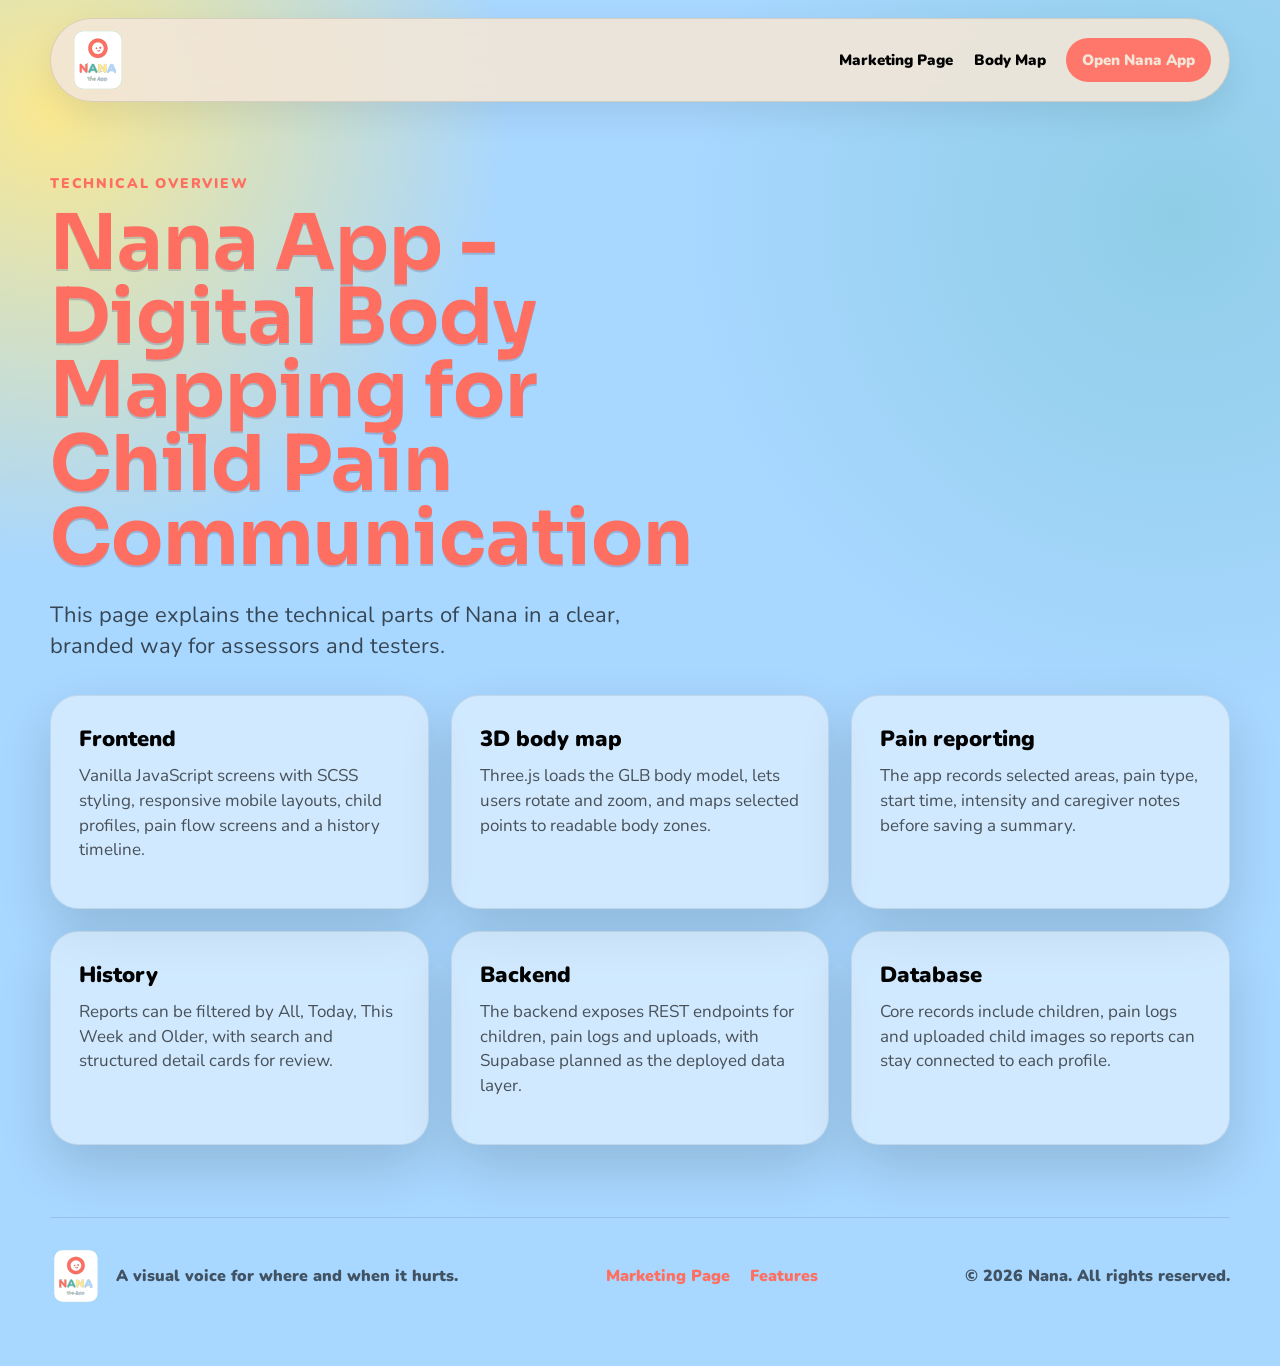
==== commit 21a1039a: "Clean history timeline wording" ====
--- a/technical.html
+++ b/technical.html
@@ -44,7 +44,7 @@
         </article>
         <article>
           <h3>History</h3>
-          <p>Reports are grouped by Earlier, Today, This Week and All, with search and structured detail cards for review.</p>
+          <p>Reports can be filtered by All, Today, This Week and Older, with search and structured detail cards for review.</p>
         </article>
         <article>
           <h3>Backend</h3>
--- a/styles.css
+++ b/styles.css
@@ -417,7 +417,8 @@
   border: 1px solid rgba(2,2,2,.08);
   box-shadow: var(--shadow);
 }
-.cards-3 span, .steps span {
+.cards-3 span,
+.steps article > span {
   display: inline-grid;
   place-items: center;
   min-width: 48px;
@@ -455,7 +456,19 @@
   font-weight: 900;
   line-height: .7;
 }
-.pain-scale span { color: #fff; font-size: 12px; }
+.pain-scale span {
+  display: inline !important;
+  min-width: 0 !important;
+  width: auto !important;
+  height: auto !important;
+  margin: 0 !important;
+  padding: 0 !important;
+  border-radius: 0 !important;
+  background: transparent !important;
+  color: #fff !important;
+  font-size: 12px;
+  line-height: 1;
+}
 
 .actual-screen-row {
   display: flex;
@@ -488,8 +501,18 @@
   background: var(--yellow);
   display: grid;
   place-items: center;
-}
-.nana-back img { width: 18px; height: 30px; object-fit: contain; }
+  position: relative;
+}
+.nana-back img { display: none; }
+.nana-back::before {
+  content: "";
+  width: 15px;
+  height: 15px;
+  border-left: 4px solid var(--black);
+  border-bottom: 4px solid var(--black);
+  border-radius: 2px;
+  transform: rotate(45deg) translateX(2px);
+}
 .nana-screen-title {
   margin: 14px 16px 0;
   color: var(--red);
